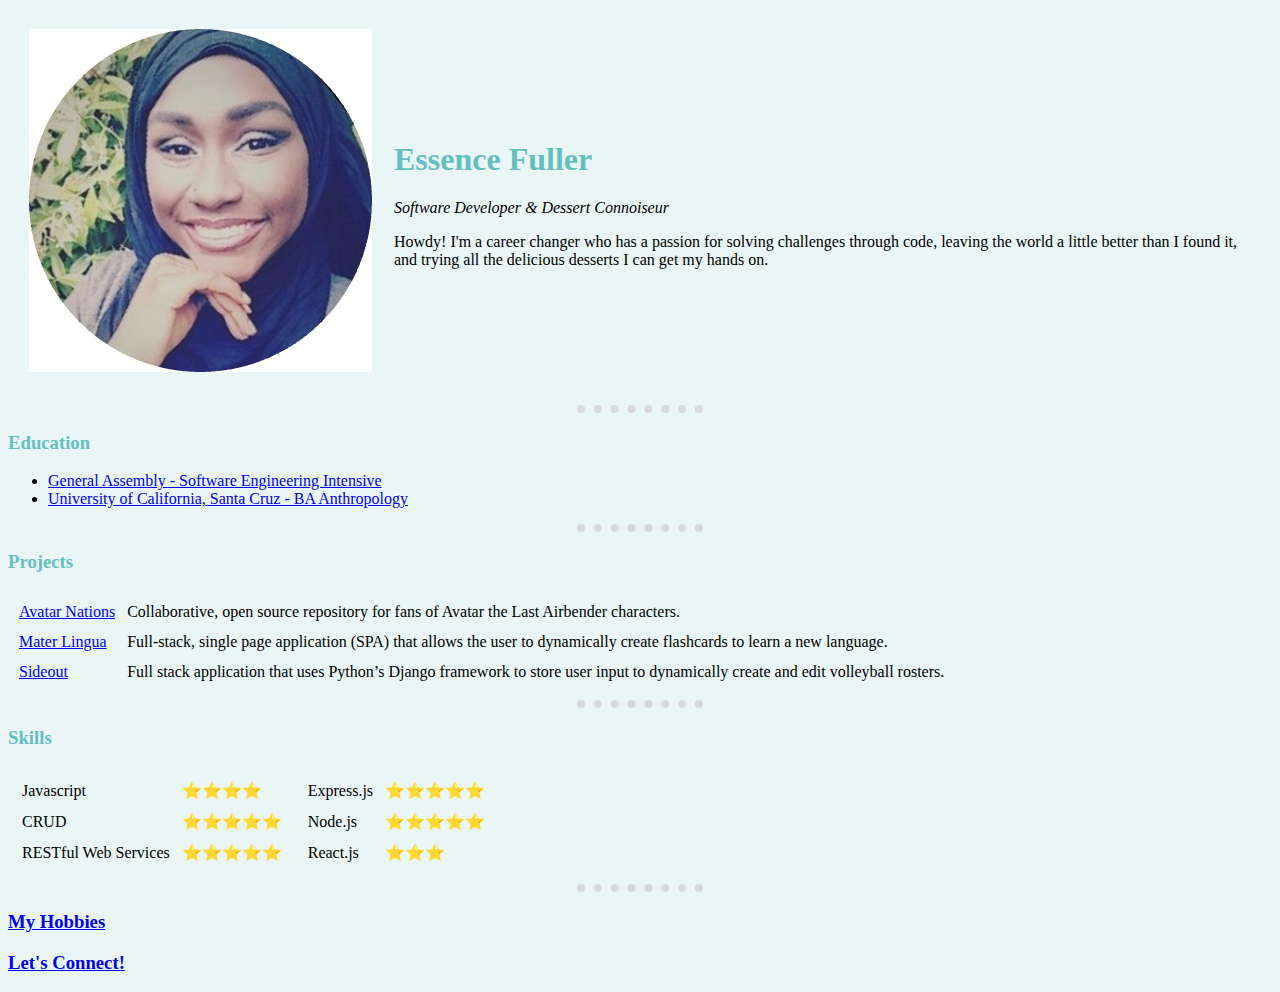
==== index.html @ 26aca099 "Add all files" ====
<!DOCTYPE html>
<html lang="en">
<head>
    <meta charset="UTF-8">
    <meta http-equiv="X-UA-Compatible" content="IE=edge">
    <meta name="viewport" content="width=device-width, initial-scale=1.0">
    <link rel="stylesheet" type="text/css" href="styles.css"/>
    <title>Essence's Personal Site</title>
</head>
<body>
    <table cellspacing="20">
        <tr>
        <td>
            <img src="hijab flowers profile pic.jpg" alt="essence profile picture">
        </td>
        <td>
            <h1>Essence Fuller</h1>
            <p><em>Software Developer & Dessert Connoiseur</em></p>
            <p>Howdy! I'm a career changer who has a passion for solving challenges through code, leaving the world a little better than I found it, and trying all the delicious desserts I can get my hands on. </p>
        </td>
    </tr>
    </table>
    <hr>
    <h3><strong>Education</strong></h3>
        <ul>
            <li><a href="https://generalassemb.ly/about">General Assembly - Software Engineering Intensive</a></li>
            <li><a href="https://www.ucsc.edu/index.html">University of California, Santa Cruz - BA Anthropology</a></li>
        </ul>

    <hr>

    <h3>Projects</h3>
        <table cellspacing="10">
            <tr>
                <td><a href="https://avatar-atla-community.herokuapp.com/">Avatar Nations</a></td>
                <td>Collaborative, open source repository for fans of Avatar the Last Airbender characters.</td>
            </tr>
            <tr>
                <td><a href="https://materlingua.netlify.app/">Mater Lingua</a></td>
                <td>Full-stack, single page application (SPA) that allows the user to dynamically create flashcards to learn a new language. 
                </td>
            </tr>
            <tr>
                <td><a href="https://sideout-roster.herokuapp.com/">Sideout</a></td>
                <td>Full stack application that uses Python’s Django framework to store user input to dynamically create and edit volleyball rosters.</td>
            </tr>
        </table>
    <hr>
    <h3>Skills</h3>
        <table>
            <!--1st cell/column-->
            <td> 
                <table cellspacing="10">
                <tr> <!--1st skill/star row-->
                    <td>Javascript</td> <!--skill-->
                    <td>⭐️⭐️⭐️⭐️</td> <!--star-->
                </tr>
                <tr> <!--2nd skill/star row-->
                    <td>CRUD</td> <!--skill-->
                    <td>⭐️⭐️⭐️⭐️⭐️</td> <!--star-->
                </tr>
                <tr> <!--3rd skill/star row-->
                    <td>RESTful Web Services</td> <!--skill-->
                <td>⭐️⭐️⭐️⭐️⭐️</td> <!--star-->
                </tr>
            </table>
            </td>

            <!--2nd cell/column-->
            <td> 
                <table cellspacing="10">
                <tr> <!--1st skill/star row-->
                    <td>Express.js</td> <!--skill-->
                    <td>⭐️⭐️⭐️⭐️⭐️</td> <!--star-->
                </tr>
                <tr> <!--2nd skill/star row-->
                    <td>Node.js</td> <!--skill-->
                    <td>⭐️⭐️⭐️⭐️⭐️</td> <!--star-->
                </tr>
                <tr> <!--3rd skill/star row-->
                    <td>React.js</td> <!--skill-->
                <td>⭐️⭐️⭐️</td> <!--star-->
                </tr>
            </table>
            </td>
        </table>
    <hr>
    <h3><a href="hobbies.html">My Hobbies</a></h3>
    <h3><a href="contact.html">Let's Connect!</a></h3>
        
</body>
</html>
---- styles.css ----
body{
    background-color: #EAF6F6;
}
hr{
    border: none;
    border-top: 8px dotted ;
    border-color: rgba(214, 213, 213, 0.91);
    height: 0px;
    width: 10%;
}

h1{
    color: #66BFBF;
}

h3{
    color: #66BFBF;
}
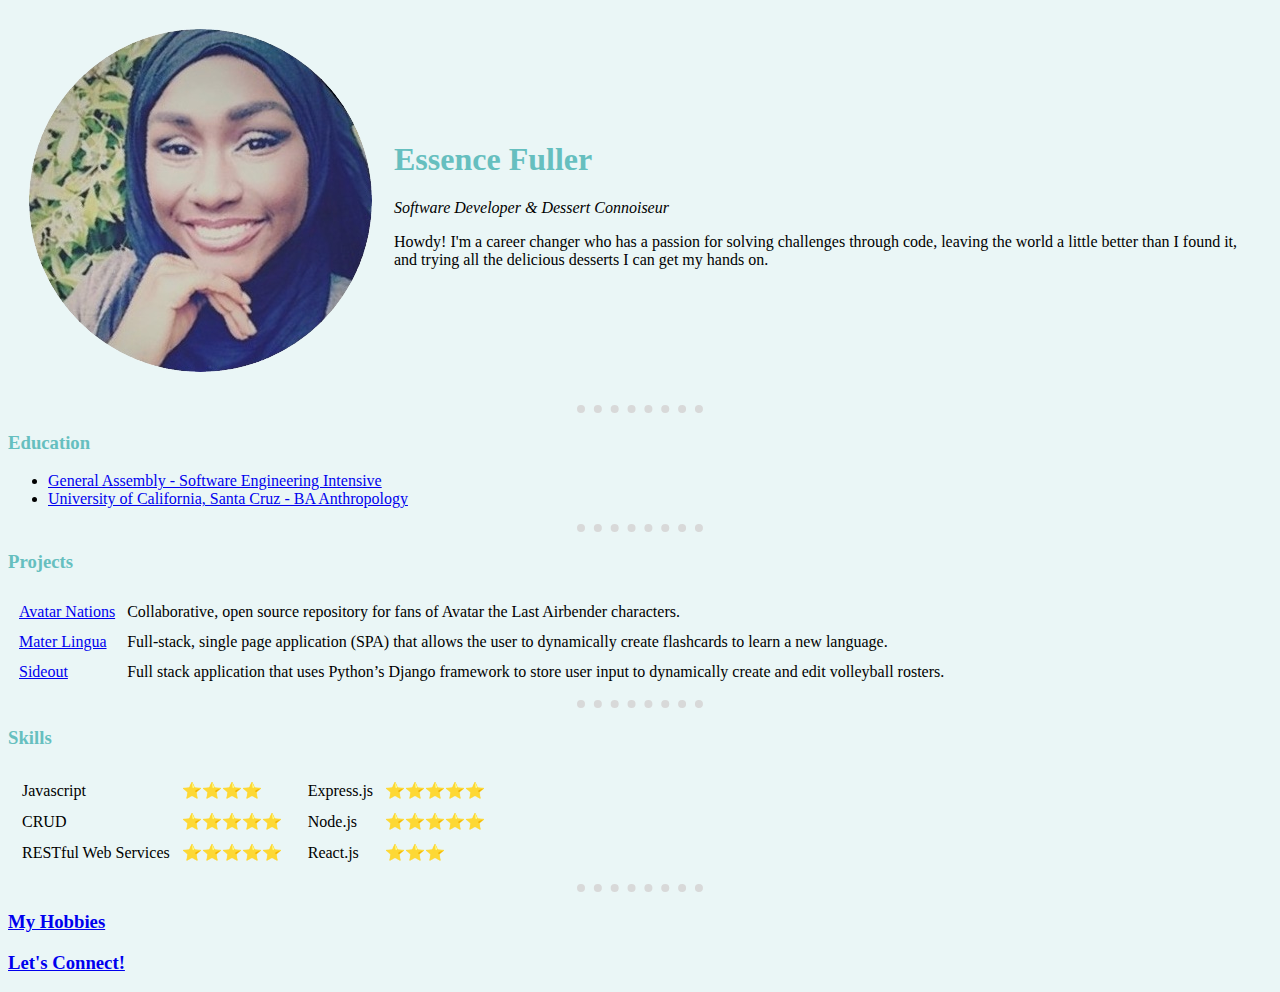
==== commit 0008b38f: "fixed border around profile image" ====
--- a/index.html
+++ b/index.html
@@ -11,7 +11,7 @@
     <table cellspacing="20">
         <tr>
         <td>
-            <img src="hijab flowers profile pic.jpg" alt="essence profile picture">
+            <img class="circular-image" src="hijab flowers profile pic.jpg" alt="essence profile picture">
         </td>
         <td>
             <h1>Essence Fuller</h1>
--- a/styles.css
+++ b/styles.css
@@ -1,3 +1,4 @@
+/**********TAG SELECTORS***************/
 body{
     background-color: #EAF6F6;
 }
@@ -15,4 +16,13 @@
 
 h3{
     color: #66BFBF;
-}+}
+
+/************CLASS SELECTORS*******************/
+.circular-image{
+    border-radius: 100%;
+    }
+/*************ID SELECTORS************************/
+/* #profilePic{
+    background-color: rgb(0,0,0);
+    } */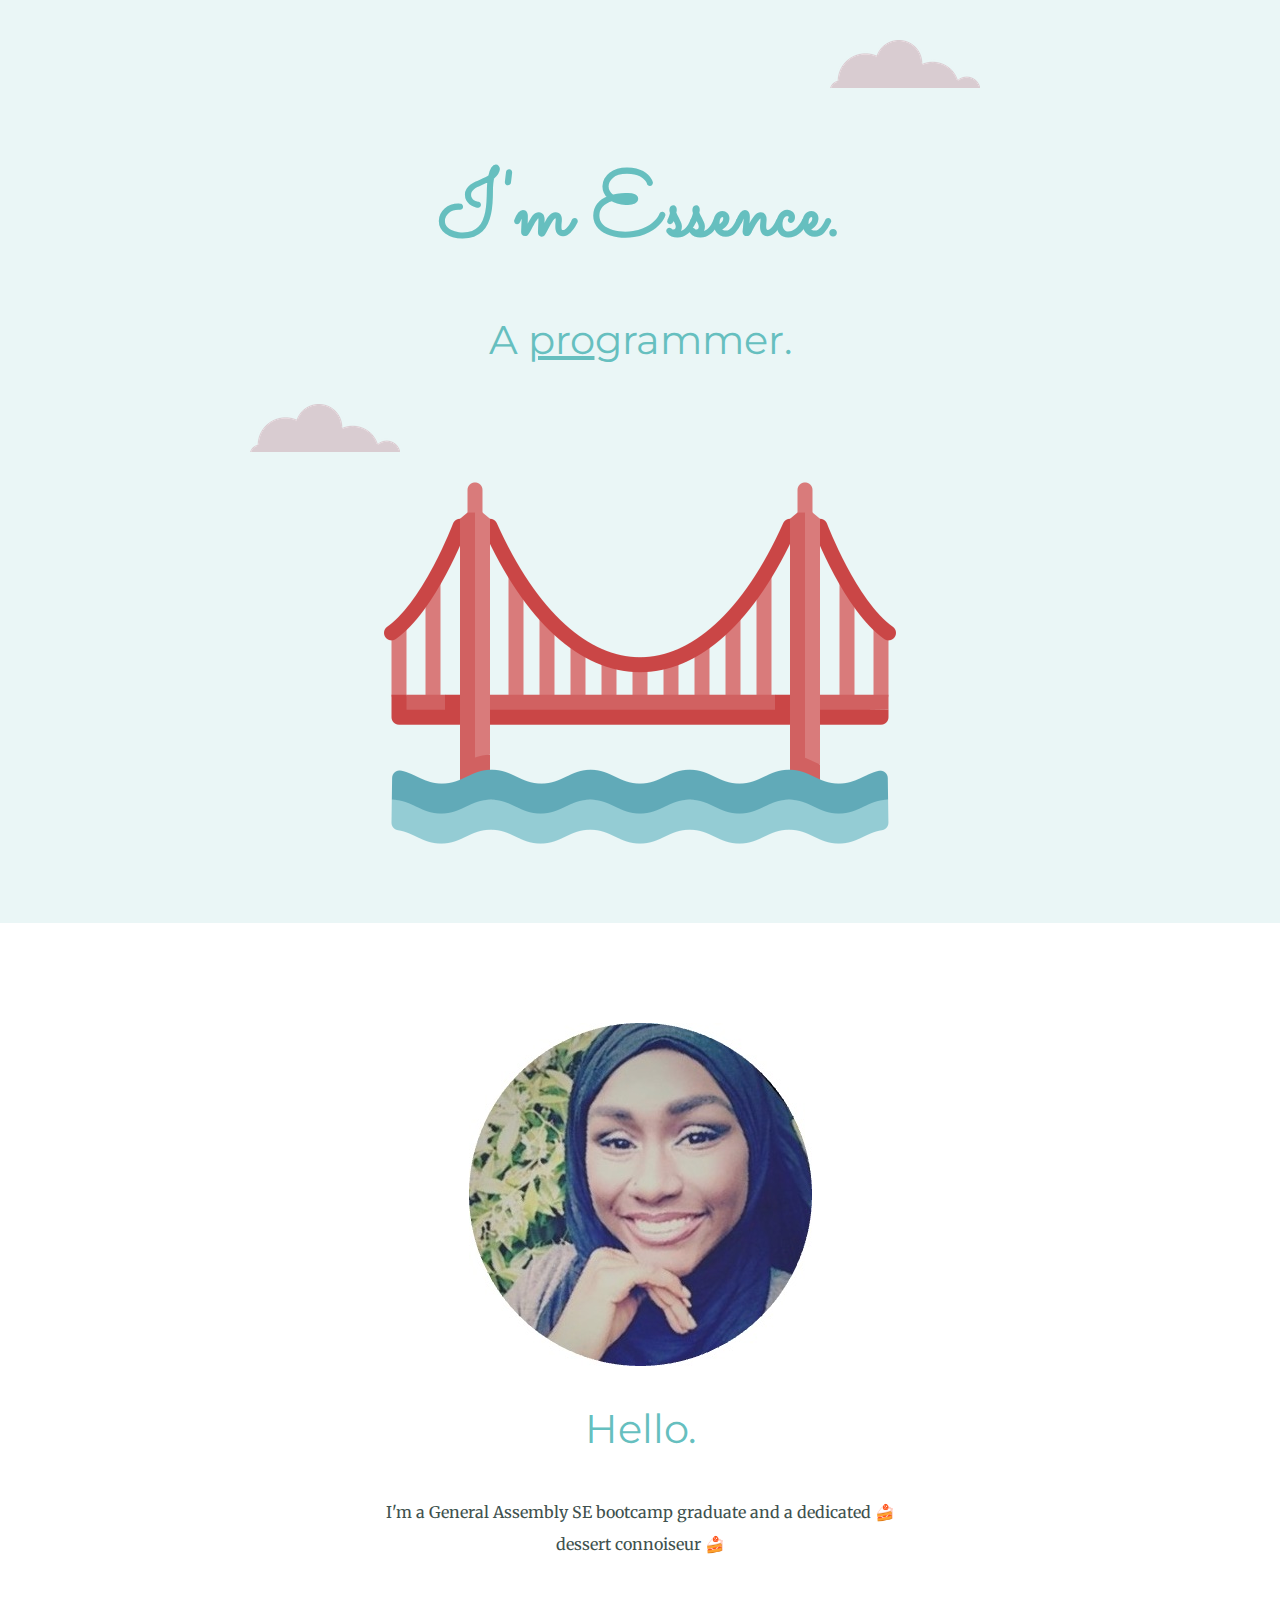
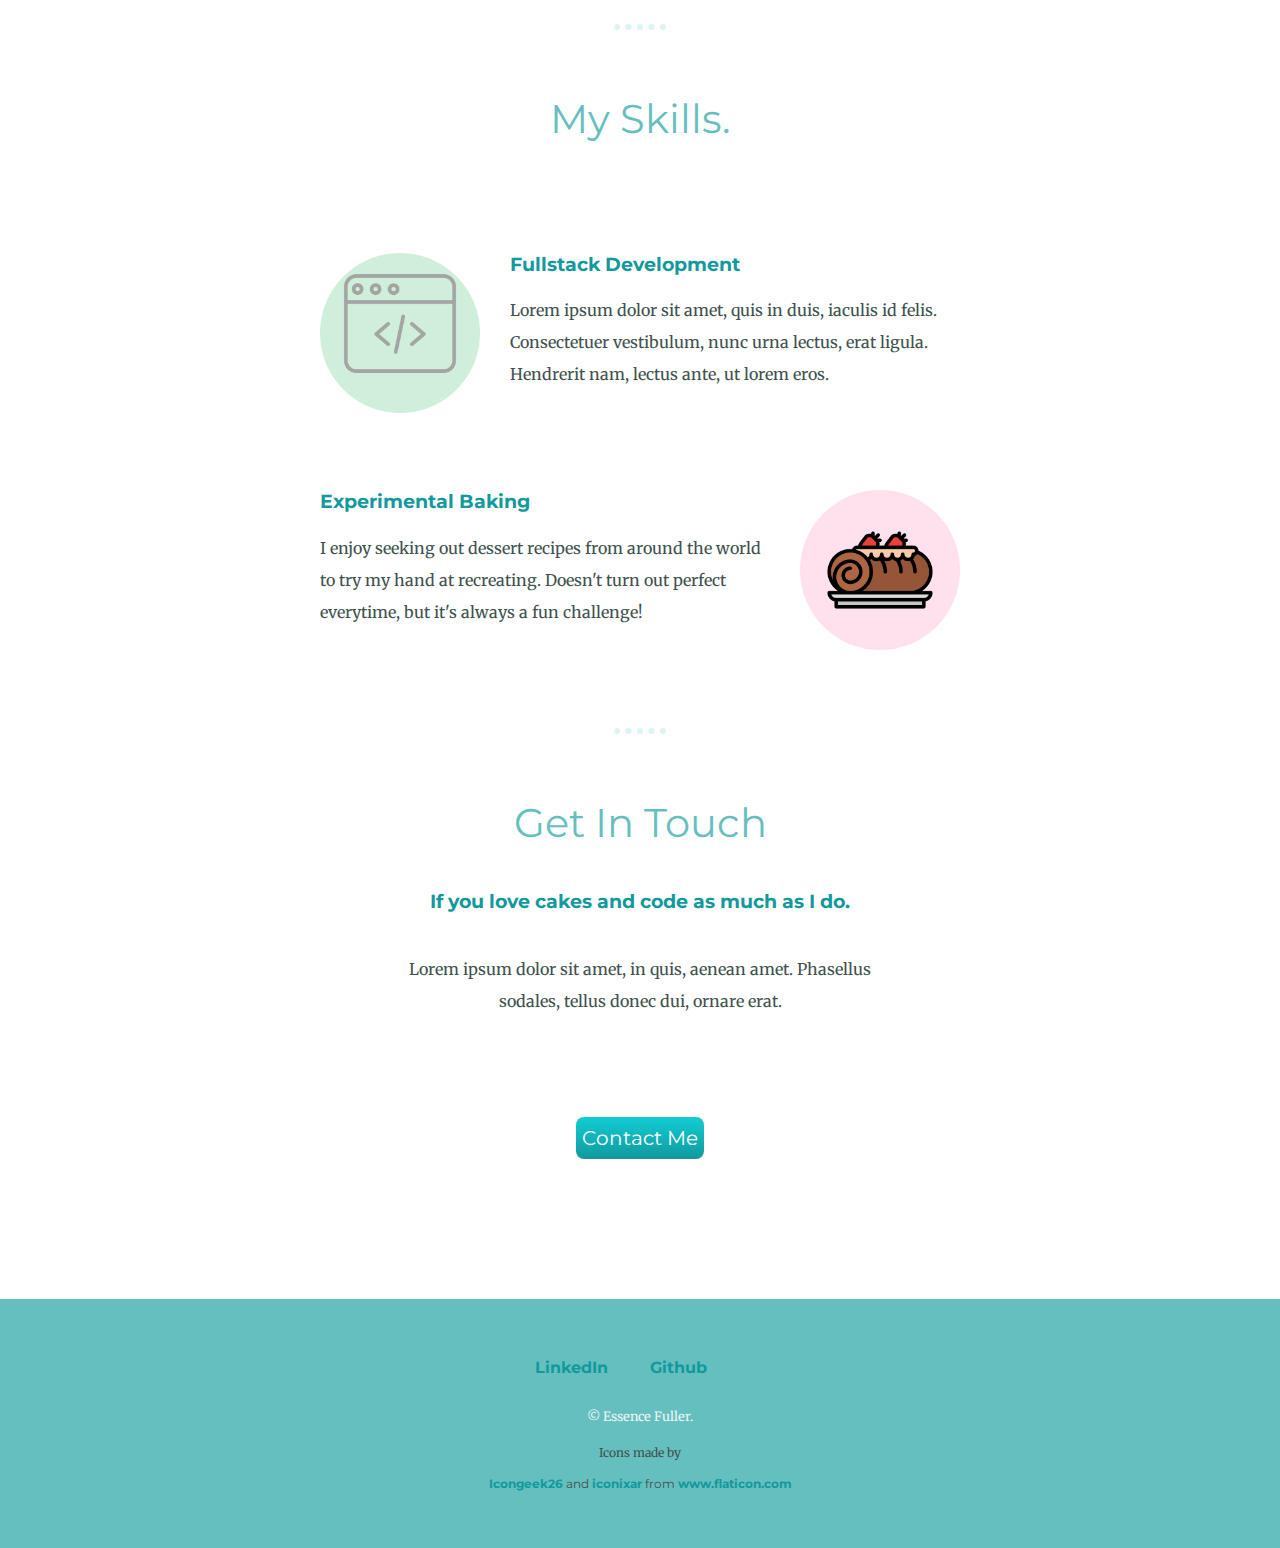
==== commit b89137f0: "New website design and icons" ====
--- a/index.html
+++ b/index.html
@@ -4,89 +4,60 @@
     <meta charset="UTF-8">
     <meta http-equiv="X-UA-Compatible" content="IE=edge">
     <meta name="viewport" content="width=device-width, initial-scale=1.0">
-    <link rel="stylesheet" type="text/css" href="styles.css"/>
-    <title>Essence's Personal Site</title>
+    <link rel="stylesheet" type="text/css" href="css/styles.css"/>
+    <link rel="icon" href="Efavicon.ico">
+    <link rel="preconnect" href="https://fonts.googleapis.com">
+    <link rel="preconnect" href="https://fonts.gstatic.com" crossorigin>
+    <link href="https://fonts.googleapis.com/css2?family=Merriweather:ital@1&family=Montserrat&family=Sacramento&display=swap" rel="stylesheet">
+    <title>Essence Fuller</title>
 </head>
 <body>
-    <table cellspacing="20">
-        <tr>
-        <td>
-            <img class="circular-image" src="hijab flowers profile pic.jpg" alt="essence profile picture">
-        </td>
-        <td>
-            <h1>Essence Fuller</h1>
-            <p><em>Software Developer & Dessert Connoiseur</em></p>
-            <p>Howdy! I'm a career changer who has a passion for solving challenges through code, leaving the world a little better than I found it, and trying all the delicious desserts I can get my hands on. </p>
-        </td>
-    </tr>
-    </table>
-    <hr>
-    <h3><strong>Education</strong></h3>
-        <ul>
-            <li><a href="https://generalassemb.ly/about">General Assembly - Software Engineering Intensive</a></li>
-            <li><a href="https://www.ucsc.edu/index.html">University of California, Santa Cruz - BA Anthropology</a></li>
-        </ul>
-
-    <hr>
-
-    <h3>Projects</h3>
-        <table cellspacing="10">
-            <tr>
-                <td><a href="https://avatar-atla-community.herokuapp.com/">Avatar Nations</a></td>
-                <td>Collaborative, open source repository for fans of Avatar the Last Airbender characters.</td>
-            </tr>
-            <tr>
-                <td><a href="https://materlingua.netlify.app/">Mater Lingua</a></td>
-                <td>Full-stack, single page application (SPA) that allows the user to dynamically create flashcards to learn a new language. 
-                </td>
-            </tr>
-            <tr>
-                <td><a href="https://sideout-roster.herokuapp.com/">Sideout</a></td>
-                <td>Full stack application that uses Python’s Django framework to store user input to dynamically create and edit volleyball rosters.</td>
-            </tr>
-        </table>
-    <hr>
-    <h3>Skills</h3>
-        <table>
-            <!--1st cell/column-->
-            <td> 
-                <table cellspacing="10">
-                <tr> <!--1st skill/star row-->
-                    <td>Javascript</td> <!--skill-->
-                    <td>⭐️⭐️⭐️⭐️</td> <!--star-->
-                </tr>
-                <tr> <!--2nd skill/star row-->
-                    <td>CRUD</td> <!--skill-->
-                    <td>⭐️⭐️⭐️⭐️⭐️</td> <!--star-->
-                </tr>
-                <tr> <!--3rd skill/star row-->
-                    <td>RESTful Web Services</td> <!--skill-->
-                <td>⭐️⭐️⭐️⭐️⭐️</td> <!--star-->
-                </tr>
-            </table>
-            </td>
-
-            <!--2nd cell/column-->
-            <td> 
-                <table cellspacing="10">
-                <tr> <!--1st skill/star row-->
-                    <td>Express.js</td> <!--skill-->
-                    <td>⭐️⭐️⭐️⭐️⭐️</td> <!--star-->
-                </tr>
-                <tr> <!--2nd skill/star row-->
-                    <td>Node.js</td> <!--skill-->
-                    <td>⭐️⭐️⭐️⭐️⭐️</td> <!--star-->
-                </tr>
-                <tr> <!--3rd skill/star row-->
-                    <td>React.js</td> <!--skill-->
-                <td>⭐️⭐️⭐️</td> <!--star-->
-                </tr>
-            </table>
-            </td>
-        </table>
-    <hr>
-    <h3><a href="hobbies.html">My Hobbies</a></h3>
-    <h3><a href="contact.html">Let's Connect!</a></h3>
-        
+    <div class="top-container">
+        <img class="top-cloud" src="images/cloud.png">
+        <h1>I'm Essence.</h1>
+        <h2>A <span class="underline">pro</span>grammer.</h2>
+        <img class="bottom-cloud"src="images/cloud.png">
+        <img src="images/golden-gate-bridge.png">
+    </div>
+    <div class="middle-container">
+        <div class="profile">
+          <img src="hijab flowers profile pic.jpg" alt="Essence's profile picture">
+          <h2>Hello.</h2>
+          <p class="intro">I'm a General Assembly SE bootcamp graduate and a dedicated 🍰 dessert connoiseur 🍰</p>
+        </div>
+        <hr>
+        <div class="skills">
+          <h2>My Skills.</h2>
+          <div class="skill-row">
+            <img id="js-skill-img" src="images/custom coding icon.png" alt="coding animation">
+            <h3>Fullstack Development</h3>
+            <p>Lorem ipsum dolor sit amet, quis in duis, iaculis id felis. Consectetuer vestibulum, nunc urna lectus, erat ligula. Hendrerit nam, lectus ante, ut lorem eros.</p>
+          </div>
+          <div class="skill-row">
+            <img id="dessert-skill-img" src="images/custom dessert icon.png" alt="swiss roll cake dessert icon">
+            <h3>Experimental Baking</h3>
+            <p>I enjoy seeking out dessert recipes from around the world to try my hand at recreating. Doesn't turn out perfect everytime, but it's always a fun challenge!</p>
+          </div>
+        </div>
+        <hr>
+        <div class="contact-me">
+          <h2>Get In Touch</h2>
+          <h3>If you love cakes and code as much as I do.</h3>
+          <p class="contact-msg">Lorem ipsum dolor sit amet, in quis, aenean amet. Phasellus sodales, tellus donec dui, ornare erat.</p>
+          <a href="mailto:eufuller94@gmail.com"><button class="contact-btn">Contact Me</button></a>
+        </div>
+      </div>
+      
+      
+      <div class="bottom-container">
+        <a class="footer-link" href="https://www.linkedin.com/in/essencefuller/">LinkedIn</a>
+        <a class="footer-link" href="https://github.com/eufuller">Github</a>
+        <p class="copyright">© Essence Fuller.</p>
+        <div class="icon-acknowledgment"
+          <p class="reference-text">Icons made by </p><a class="icon-reference-link" href="https://www.flaticon.com/authors/icongeek26" title="Icongeek26">Icongeek26</a> <p class="reference-text"> and </p><a class="icon-reference-link" href="https://www.flaticon.com/authors/iconixar" title="iconixar">iconixar</a> <p class="reference-text">from</p> <a class="icon-reference-link" href="https://www.flaticon.com/" title="Flaticon">www.flaticon.com</a>
+        </div>
+      </div>
+    </div>
+    
 </body>
-</html>+</html>
--- a/css/styles.css
+++ b/css/styles.css
@@ -0,0 +1,155 @@
+body{
+    margin: 0;
+    text-align: center;
+    font-family: 'Merriweather', serif;
+    color: #40514E;
+}
+
+p{
+    line-height: 2;
+}
+
+h1{
+    margin: 50px auto 0 auto;
+    /* line-height: 2; */
+    color: #66BFBF;
+    font-family: 'Sacramento', cursive;
+    font-size: 5.625rem; 
+     /* *Caution:using em or %, instead of rem can be affected by what may be specified in the parent */
+}
+
+h2{
+    font-family: 'Montserrat', sans-serif;
+    font-size: 2.5rem;
+    font-weight: normal;
+    padding-bottom: 10px;
+    color: #66BFBF;
+}
+
+h3{
+    font-family: 'Montserrat', sans-serif;
+    color: #11999E;
+}
+
+a{
+    color: #11999E;
+    /* padding-top: 10px; */
+    text-decoration: none;
+    font-weight: bolder;
+    font-family: 'Montserrat', sans-serif;
+}
+
+a:hover{
+    color: #EAF6F6;
+}
+
+hr{
+    margin: 4em auto 4em auto;
+    border:none;
+    border-top: 6px dotted;
+    height: 0px;
+    width: 4%;
+    border-color: #def3f3;
+}
+
+.top-container{
+    background-color: #EAF6F6;
+    position: relative;
+    padding-top: 100px;
+    
+}
+.middle-container{
+margin: 100px 0 100px 0;
+}
+
+.bottom-container{
+background-color: #66BFBF;
+padding-top: 4.5%;
+padding-bottom: 4%;
+/* font-size: small; */
+}
+
+.underline{
+    text-decoration: underline;
+}
+.intro{
+    width: 40%;
+    margin: auto;
+}
+
+.top-cloud{
+position: absolute;
+/* top: 30px; */
+right: 300px;
+top: 40px;
+}
+
+.bottom-cloud{
+position: absolute;
+left: 250px;
+bottom: 51%;
+}
+
+.skill-row{
+    width: 50%;
+    margin: 100px auto 100px auto;
+    text-align: left;
+}
+
+#js-skill-img{
+    width: 25%;
+    float:left;
+    margin-right: 30px;
+}
+
+#dessert-skill-img{
+    width: 25%;
+    float:right;
+    margin-left: 30px;
+}
+
+.copyright{
+    color: #EAF6F6;
+    font-size: .8rem;
+    padding: 20px 0px 10px 0px;
+    line-height: 1;
+}
+
+.contact-msg{
+    width: 40%;
+    margin: 40px auto 60px;
+}
+
+.contact-btn{
+    border-radius: 8px;
+    border: none;
+    line-height: 2;
+    background-image: linear-gradient(#11cdd4, #11999e);
+    font-family: 'Montserrat', sans-serif;
+    font-size: 20px;
+    font-weight: normal;
+    color: white;
+    margin: 2em auto 2em auto;
+}
+
+.contact-btn:hover{
+    background-image: linear-gradient(#30e3cb, #2bc4ad);
+}
+
+.footer-link{
+    margin-right: 3%;
+}
+
+.icon-acknowledgment{
+    font-size: 0.75rem;
+}
+.icon-reference-link{
+    margin: none;
+    font-family: 'Montserrat', sans-serif;
+}
+
+.reference-text{
+    display: inline;
+    font-family: 'Montserrat', sans-serif;
+}   
+
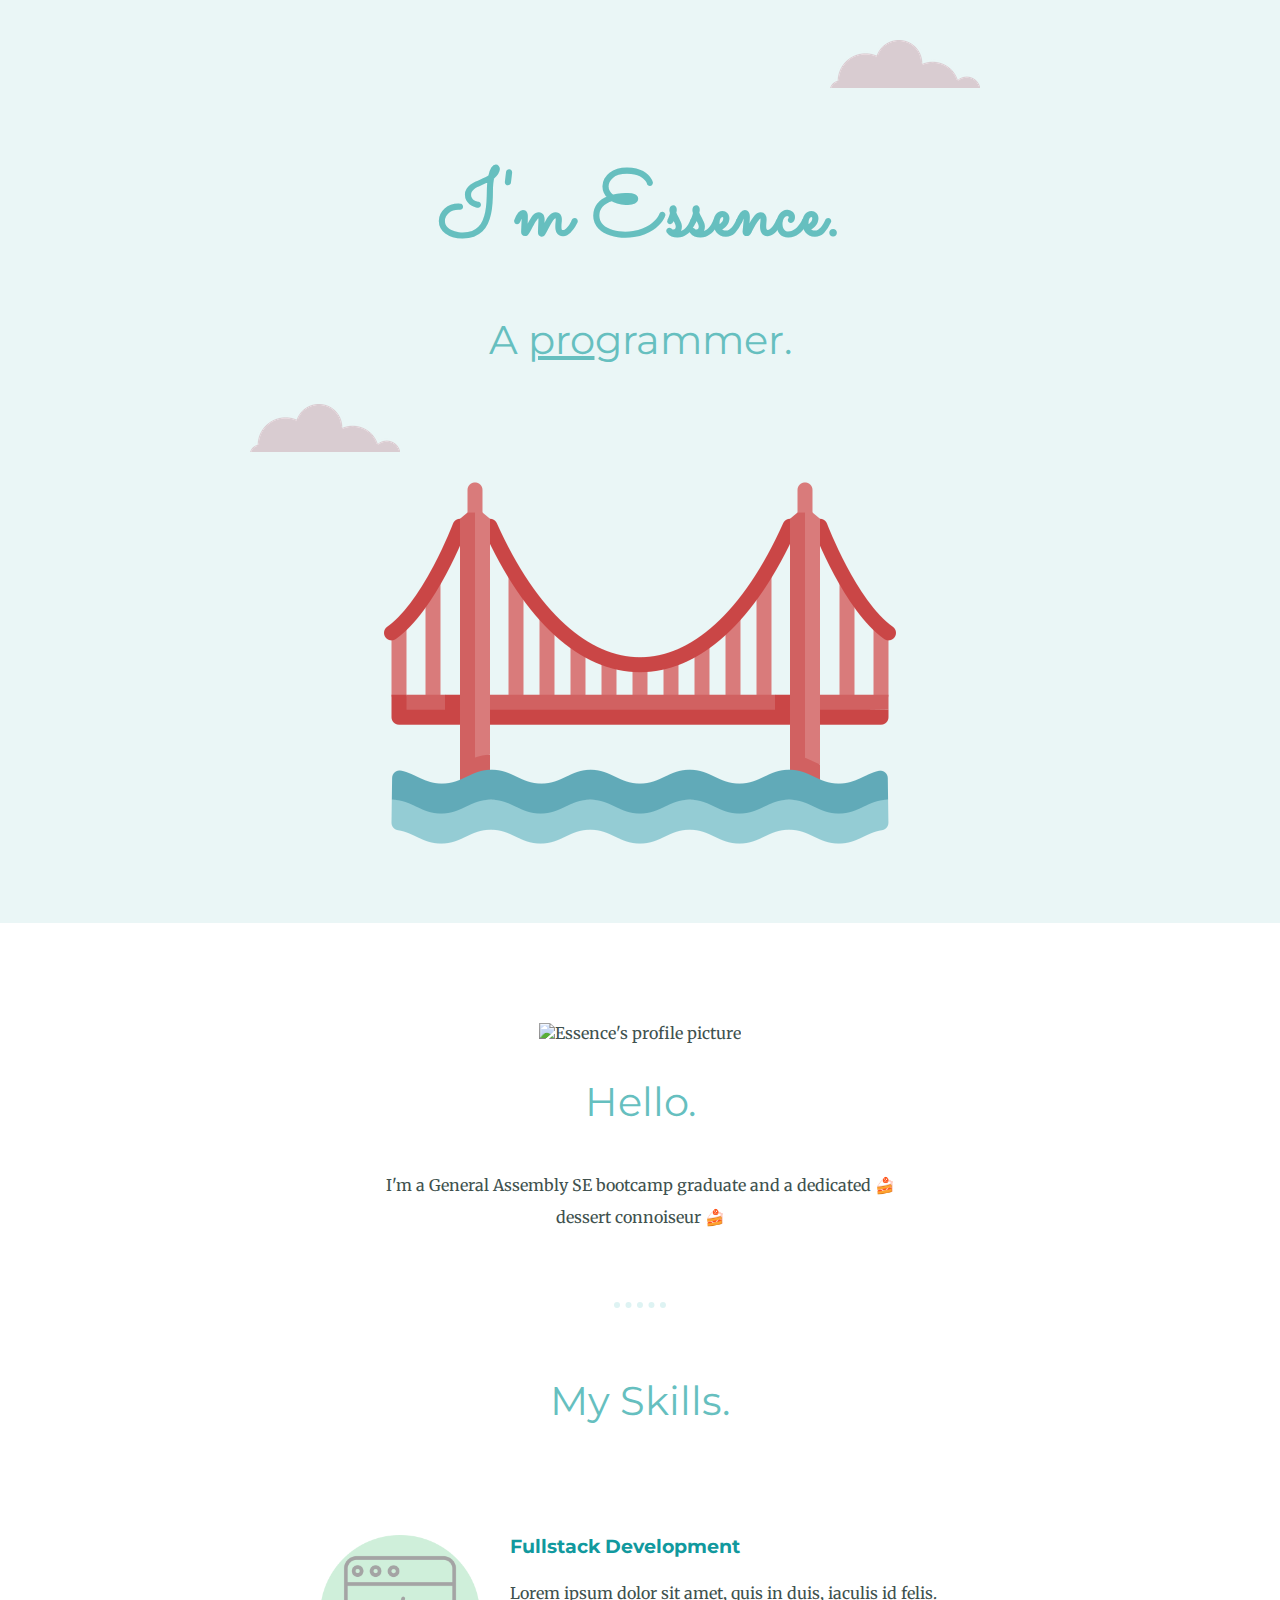
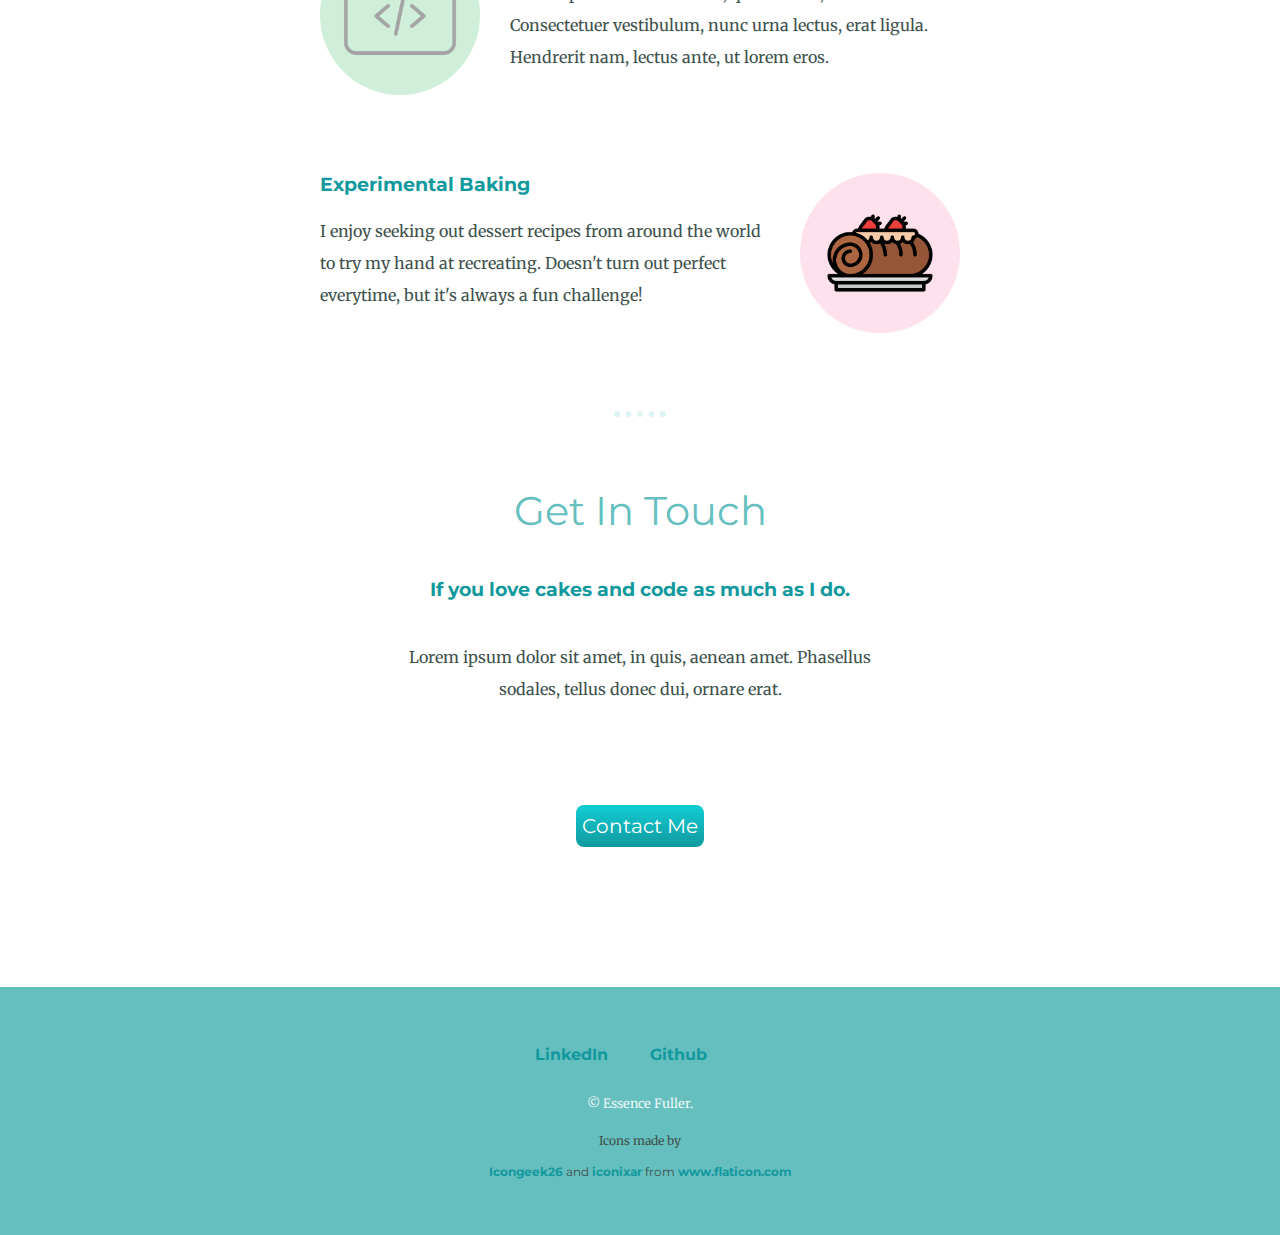
==== commit 0caac51d: "index and css edits" ====
--- a/index.html
+++ b/index.html
@@ -21,7 +21,7 @@
     </div>
     <div class="middle-container">
         <div class="profile">
-          <img src="hijab flowers profile pic.jpg" alt="Essence's profile picture">
+          <img src="images/Silk skirt profile pic" alt="Essence's profile picture">
           <h2>Hello.</h2>
           <p class="intro">I'm a General Assembly SE bootcamp graduate and a dedicated 🍰 dessert connoiseur 🍰</p>
         </div>
--- a/css/styles.css
+++ b/css/styles.css
@@ -44,7 +44,7 @@
 }
 
 hr{
-    margin: 4em auto 4em auto;
+    margin: 4.3em auto 4.3em auto;
     border:none;
     border-top: 6px dotted;
     height: 0px;
@@ -99,7 +99,7 @@
 #js-skill-img{
     width: 25%;
     float:left;
-    margin-right: 30px;
+    margin-right: 1.875rem;
 }
 
 #dessert-skill-img{
